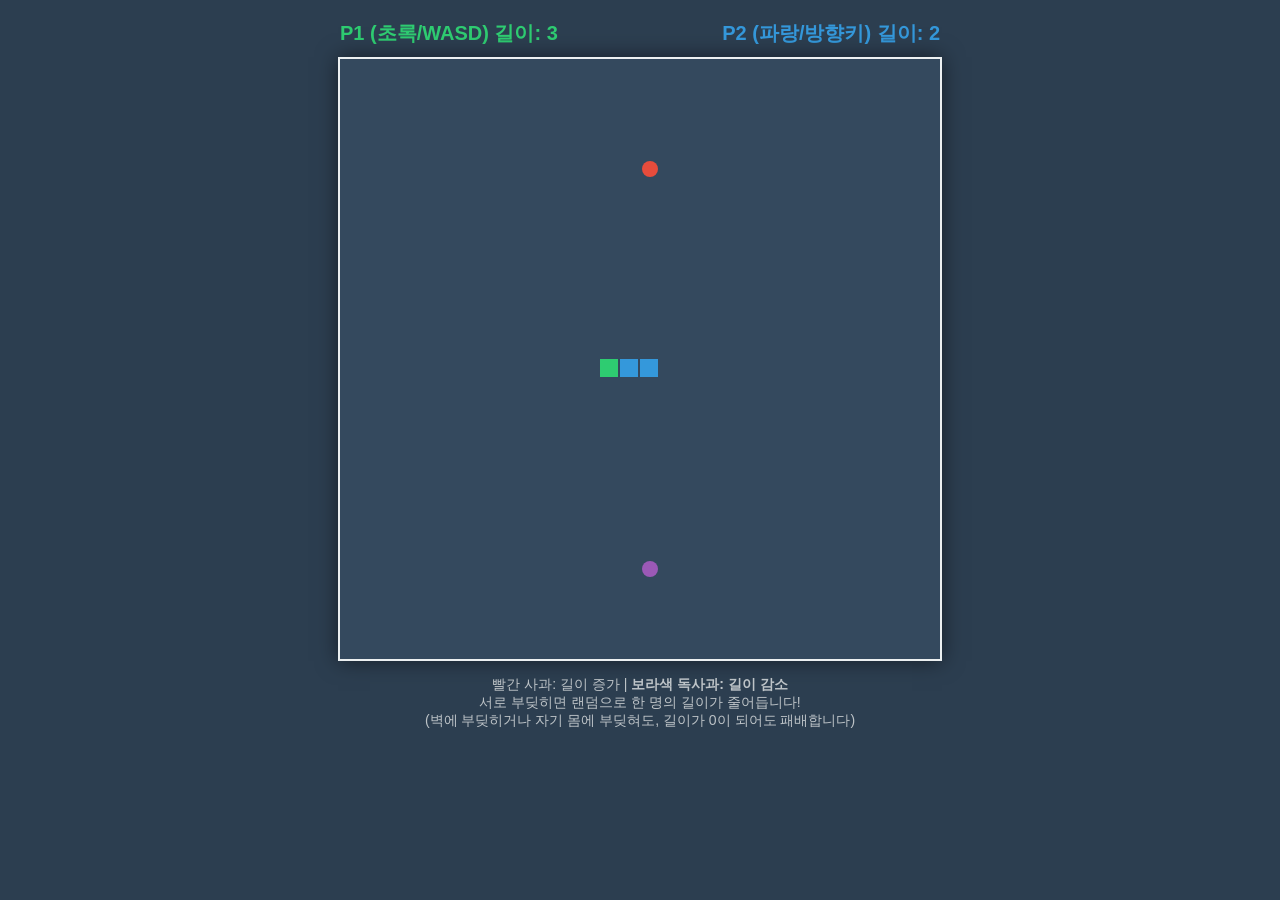
==== index.html @ b029a53e "Create index.html" ====
<!DOCTYPE html>
<html lang="ko">
<head>
    <meta charset="UTF-8">
    <title>2인용 스네이크 게임</title>
    <style>
        body {
            display: flex;
            flex-direction: column;
            align-items: center;
            background-color: #2c3e50;
            color: white;
            font-family: 'Arial', sans-serif;
            margin-top: 20px;
        }
        canvas {
            background-color: #34495e;
            box-shadow: 0 0 20px rgba(0,0,0,0.5);
            border: 2px solid #ecf0f1;
        }
        .scoreboard {
            display: flex;
            justify-content: space-between;
            width: 600px;
            margin-bottom: 10px;
            font-size: 20px;
            font-weight: bold;
        }
        .p1-score { color: #2ecc71; }
        .p2-score { color: #3498db; }
        .info {
            margin-top: 15px;
            font-size: 14px;
            text-align: center;
            color: #bdc3c7;
        }
    </style>
</head>
<body>

    <div class="scoreboard">
        <div class="p1-score">P1 (초록/WASD) 길이: <span id="score1">3</span></div>
        <div class="p2-score">P2 (파랑/방향키) 길이: <span id="score2">3</span></div>
    </div>

    <canvas id="gameCanvas" width="600" height="600"></canvas>

    <div class="info">
        빨간 사과: 길이 증가 | <b>보라색 독사과: 길이 감소</b><br>
        서로 부딪히면 랜덤으로 한 명의 길이가 줄어듭니다!<br>
        (벽에 부딪히거나 자기 몸에 부딪혀도, 길이가 0이 되어도 패배합니다)
    </div>

<script>
    const canvas = document.getElementById("gameCanvas");
    const ctx = canvas.getContext("2d");

    const gridSize = 20;
    const tileCount = canvas.width / gridSize;

    let gameInterval;
    let collisionCooldown = 0;

    // 플레이어 1 (초록색 - WASD)
    let snake1 = {
        body: [{x: 5, y: 15}, {x: 4, y: 15}, {x: 3, y: 15}],
        dx: 1, dy: 0,
        nextDx: 1, nextDy: 0,
        color: '#2ecc71'
    };

    // 플레이어 2 (파란색 - 방향키)
    let snake2 = {
        body: [{x: 24, y: 15}, {x: 25, y: 15}, {x: 26, y: 15}],
        dx: -1, dy: 0,
        nextDx: -1, nextDy: 0,
        color: '#3498db'
    };

    let food = { x: 15, y: 5 };
    let poison = { x: 15, y: 25 }; // 독사과

    // 키보드 입력 처리
    document.addEventListener("keydown", (e) => {
        // 방향키 스크롤 방지
        if(["ArrowUp","ArrowDown","ArrowLeft","ArrowRight"," "].indexOf(e.key) > -1) {
            e.preventDefault();
        }

        // P1 (WASD)
        if (e.key === 'w' && snake1.dy === 0) { snake1.nextDx = 0; snake1.nextDy = -1; }
        if (e.key === 's' && snake1.dy === 0) { snake1.nextDx = 0; snake1.nextDy = 1; }
        if (e.key === 'a' && snake1.dx === 0) { snake1.nextDx = -1; snake1.nextDy = 0; }
        if (e.key === 'd' && snake1.dx === 0) { snake1.nextDx = 1; snake1.nextDy = 0; }

        // P2 (방향키)
        if (e.key === 'ArrowUp' && snake2.dy === 0) { snake2.nextDx = 0; snake2.nextDy = -1; }
        if (e.key === 'ArrowDown' && snake2.dy === 0) { snake2.nextDx = 0; snake2.nextDy = 1; }
        if (e.key === 'ArrowLeft' && snake2.dx === 0) { snake2.nextDx = -1; snake2.nextDy = 0; }
        if (e.key === 'ArrowRight' && snake2.dx === 0) { snake2.nextDx = 1; snake2.nextDy = 0; }
    });

    // 랜덤 좌표 생성
    function getRandomPos() {
        return Math.floor(Math.random() * tileCount);
    }

    function spawnItem(item) {
        item.x = getRandomPos();
        item.y = getRandomPos();
        // 뱀 위에 생성되지 않도록 검사하는 로직은 편의상 생략 (필요시 추가)
    }

    // 뱀 길이 감소 로직
    function shrinkSnake(snake, playerNum) {
        snake.body.pop();
        if (snake.body.length === 0) {
            gameOver(`플레이어 ${playerNum}의 길이가 0이 되어 소멸했습니다!`);
        }
    }

    // 게임 루프
    function drawGame() {
        // 이동 방향 업데이트
        snake1.dx = snake1.nextDx; snake1.dy = snake1.nextDy;
        snake2.dx = snake2.nextDx; snake2.dy = snake2.nextDy;

        // 쿨다운 감소
        if(collisionCooldown > 0) collisionCooldown--;

        moveSnake(snake1);
        moveSnake(snake2);

        checkWallCollision(snake1, 1);
        checkWallCollision(snake2, 2);

        checkSelfCollision(snake1, 1);
        checkSelfCollision(snake2, 2);

        checkItemCollision(snake1, 1);
        checkItemCollision(snake2, 2);

        checkPlayerCollision();

        // 화면 지우기
        ctx.fillStyle = "#34495e";
        ctx.fillRect(0, 0, canvas.width, canvas.height);

        // 그리기
        drawItem(food, "#e74c3c"); // 빨간색 사과
        drawItem(poison, "#9b59b6"); // 보라색 독사과
        drawSnake(snake1);
        drawSnake(snake2);

        // 점수(길이) 업데이트
        document.getElementById("score1").innerText = snake1.body.length;
        document.getElementById("score2").innerText = snake2.body.length;
    }

    function moveSnake(snake) {
        const head = { x: snake.body[0].x + snake.dx, y: snake.body[0].y + snake.dy };
        snake.body.unshift(head); // 머리 추가
        snake.body.pop(); // 꼬리 제거 (먹이를 안 먹었을 때 기본 이동)
    }

    function drawSnake(snake) {
        ctx.fillStyle = snake.color;
        for (let i = 0; i < snake.body.length; i++) {
            ctx.fillRect(snake.body[i].x * gridSize, snake.body[i].y * gridSize, gridSize - 2, gridSize - 2);
        }
    }

    function drawItem(item, color) {
        ctx.fillStyle = color;
        ctx.beginPath();
        ctx.arc(item.x * gridSize + gridSize/2, item.y * gridSize + gridSize/2, gridSize/2 - 2, 0, Math.PI * 2);
        ctx.fill();
    }

    function checkItemCollision(snake, playerNum) {
        const head = snake.body[0];

        // 일반 사과 먹었을 때 (길이 증가)
        if (head.x === food.x && head.y === food.y) {
            snake.body.push({...snake.body[snake.body.length - 1]}); // 꼬리 복제하여 추가
            spawnItem(food);
        }

        // 독사과 먹었을 때 (길이 감소)
        if (head.x === poison.x && head.y === poison.y) {
            shrinkSnake(snake, playerNum);
            spawnItem(poison);
        }
    }

    // 플레이어 간의 충돌 감지 (랜덤 패널티)
    function checkPlayerCollision() {
        if (collisionCooldown > 0) return; // 쿨다운 중이면 무시

        let collided = false;
        const head1 = snake1.body[0];
        const head2 = snake2.body[0];

        // P1이 P2와 부딪혔는지 검사
        for (let part of snake2.body) {
            if (head1.x === part.x && head1.y === part.y) collided = true;
        }
        // P2가 P1과 부딪혔는지 검사
        for (let part of snake1.body) {
            if (head2.x === part.x && head2.y === part.y) collided = true;
        }

        if (collided) {
            // 랜덤으로 한 명의 길이 감소
            if (Math.random() < 0.5) {
                shrinkSnake(snake1, 1);
            } else {
                shrinkSnake(snake2, 2);
            }
            collisionCooldown = 5; // 0.5초(5프레임) 동안 충돌 패널티 면제
        }
    }

    function checkWallCollision(snake, playerNum) {
        const head = snake.body[0];
        if (head.x < 0 || head.x >= tileCount || head.y < 0 || head.y >= tileCount) {
            gameOver(`플레이어 ${playerNum}이(가) 벽에 부딪혔습니다!`);
        }
    }

    function checkSelfCollision(snake, playerNum) {
        const head = snake.body[0];
        for (let i = 1; i < snake.body.length; i++) {
            if (head.x === snake.body[i].x && head.y === snake.body[i].y) {
                gameOver(`플레이어 ${playerNum}이(가) 자기 몸에 부딪혔습니다!`);
            }
        }
    }

    function gameOver(message) {
        clearInterval(gameInterval);
        setTimeout(() => {
            alert(message + "\n새로고침(F5)을 눌러 다시 시작하세요.");
        }, 10);
    }

    // 게임 시작 (1초에 10번 업데이트)
    gameInterval = setInterval(drawGame, 100);

</script>
</body>
</html>
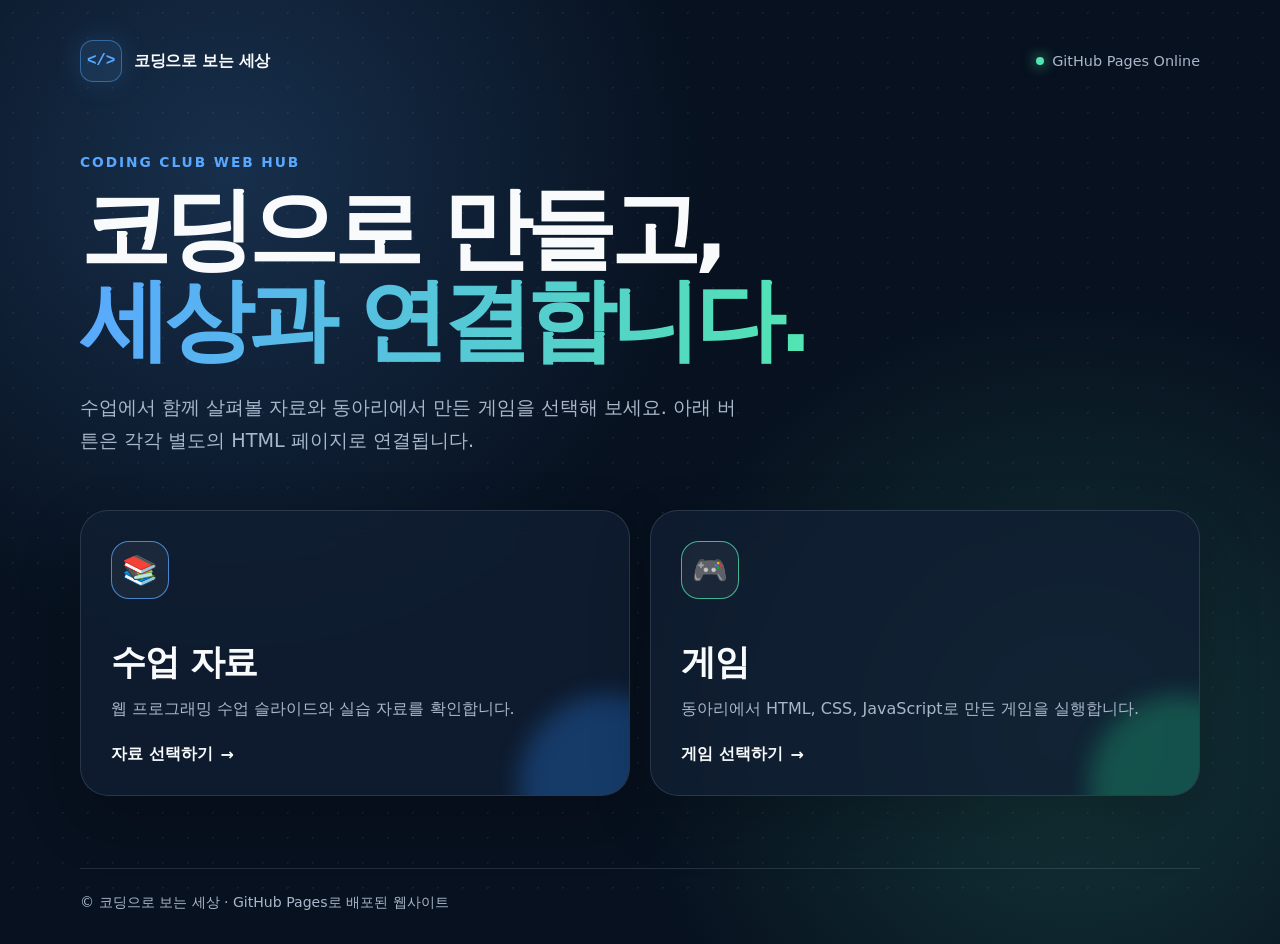
==== commit a5d7bb14: "Create club portal for class materials and games Replace the landing page, add category list pages, " ====
--- a/index.html
+++ b/index.html
@@ -1,252 +1,297 @@
 <!DOCTYPE html>
 <html lang="ko">
 <head>
-    <meta charset="UTF-8">
-    <title>2인용 스네이크 게임</title>
-    <style>
-        body {
-            display: flex;
-            flex-direction: column;
-            align-items: center;
-            background-color: #2c3e50;
-            color: white;
-            font-family: 'Arial', sans-serif;
-            margin-top: 20px;
-        }
-        canvas {
-            background-color: #34495e;
-            box-shadow: 0 0 20px rgba(0,0,0,0.5);
-            border: 2px solid #ecf0f1;
-        }
-        .scoreboard {
-            display: flex;
-            justify-content: space-between;
-            width: 600px;
-            margin-bottom: 10px;
-            font-size: 20px;
-            font-weight: bold;
-        }
-        .p1-score { color: #2ecc71; }
-        .p2-score { color: #3498db; }
-        .info {
-            margin-top: 15px;
-            font-size: 14px;
-            text-align: center;
-            color: #bdc3c7;
-        }
-    </style>
+  <meta charset="UTF-8" />
+  <meta name="viewport" content="width=device-width, initial-scale=1.0" />
+  <meta name="description" content="코딩으로 보는 세상의 수업 자료와 게임을 한곳에서 만나는 웹 포털" />
+  <title>코딩으로 보는 세상</title>
+  <style>
+    :root {
+      color-scheme: dark;
+      --background: #07111f;
+      --surface: rgba(17, 31, 52, 0.78);
+      --border: rgba(148, 163, 184, 0.2);
+      --text: #f8fafc;
+      --muted: #a9b7ca;
+      --blue: #59a8ff;
+      --mint: #52e5b1;
+      --focus: #fde68a;
+    }
+
+    * { box-sizing: border-box; }
+
+    html { min-height: 100%; }
+
+    body {
+      min-height: 100vh;
+      margin: 0;
+      color: var(--text);
+      font-family: "Pretendard", "Noto Sans KR", system-ui, sans-serif;
+      background:
+        radial-gradient(circle at 18% 18%, rgba(89, 168, 255, 0.2), transparent 30rem),
+        radial-gradient(circle at 84% 78%, rgba(82, 229, 177, 0.17), transparent 28rem),
+        var(--background);
+    }
+
+    body::before {
+      content: "";
+      position: fixed;
+      inset: 0;
+      z-index: -1;
+      opacity: 0.4;
+      background-image: radial-gradient(rgba(148, 163, 184, 0.28) 1px, transparent 1px);
+      background-size: 25px 25px;
+      pointer-events: none;
+    }
+
+    .page {
+      width: min(1120px, calc(100% - 40px));
+      margin: 0 auto;
+      padding: 40px 0 32px;
+    }
+
+    header {
+      display: flex;
+      align-items: center;
+      justify-content: space-between;
+      gap: 20px;
+    }
+
+    .brand {
+      display: inline-flex;
+      align-items: center;
+      gap: 12px;
+      color: var(--text);
+      font-weight: 800;
+      letter-spacing: -0.02em;
+    }
+
+    .brand-mark {
+      display: grid;
+      width: 42px;
+      height: 42px;
+      place-items: center;
+      border: 1px solid rgba(89, 168, 255, 0.45);
+      border-radius: 13px;
+      background: rgba(89, 168, 255, 0.12);
+      color: var(--blue);
+      font-family: Consolas, monospace;
+      box-shadow: 0 0 28px rgba(89, 168, 255, 0.16);
+    }
+
+    .status {
+      display: flex;
+      align-items: center;
+      gap: 8px;
+      color: var(--muted);
+      font-size: 0.9rem;
+    }
+
+    .status-dot {
+      width: 8px;
+      height: 8px;
+      border-radius: 50%;
+      background: var(--mint);
+      box-shadow: 0 0 14px var(--mint);
+    }
+
+    main {
+      display: grid;
+      min-height: calc(100vh - 180px);
+      align-content: center;
+      padding: 72px 0;
+    }
+
+    .eyebrow {
+      margin: 0 0 14px;
+      color: var(--blue);
+      font-size: 0.86rem;
+      font-weight: 800;
+      letter-spacing: 0.14em;
+      text-transform: uppercase;
+    }
+
+    h1 {
+      max-width: 780px;
+      margin: 0;
+      font-size: clamp(2.6rem, 7vw, 5.8rem);
+      line-height: 1.02;
+      letter-spacing: -0.065em;
+    }
+
+    .gradient-text {
+      color: transparent;
+      background: linear-gradient(100deg, var(--blue), var(--mint));
+      background-clip: text;
+      -webkit-background-clip: text;
+    }
+
+    .intro {
+      max-width: 660px;
+      margin: 24px 0 0;
+      color: var(--muted);
+      font-size: clamp(1rem, 2vw, 1.2rem);
+      line-height: 1.75;
+    }
+
+    .portal-grid {
+      display: grid;
+      grid-template-columns: repeat(2, minmax(0, 1fr));
+      gap: 20px;
+      margin-top: 52px;
+    }
+
+    .portal-card {
+      position: relative;
+      display: flex;
+      min-height: 245px;
+      flex-direction: column;
+      justify-content: space-between;
+      overflow: hidden;
+      padding: 30px;
+      color: var(--text);
+      text-decoration: none;
+      border: 1px solid var(--border);
+      border-radius: 28px;
+      background: var(--surface);
+      box-shadow: 0 22px 60px rgba(0, 0, 0, 0.24);
+      backdrop-filter: blur(16px);
+      transition: transform 180ms ease, border-color 180ms ease, box-shadow 180ms ease;
+    }
+
+    .portal-card::after {
+      content: "";
+      position: absolute;
+      width: 180px;
+      height: 180px;
+      right: -70px;
+      bottom: -80px;
+      border-radius: 50%;
+      background: var(--card-glow);
+      filter: blur(12px);
+      opacity: 0.32;
+    }
+
+    .portal-card:hover {
+      transform: translateY(-6px);
+      border-color: var(--card-accent);
+      box-shadow: 0 30px 76px rgba(0, 0, 0, 0.34);
+    }
+
+    .portal-card:focus-visible {
+      outline: 3px solid var(--focus);
+      outline-offset: 4px;
+    }
+
+    .materials {
+      --card-accent: rgba(89, 168, 255, 0.75);
+      --card-glow: #297fe5;
+    }
+
+    .games {
+      --card-accent: rgba(82, 229, 177, 0.75);
+      --card-glow: #20b982;
+    }
+
+    .card-icon {
+      display: grid;
+      width: 58px;
+      height: 58px;
+      place-items: center;
+      border: 1px solid var(--card-accent);
+      border-radius: 18px;
+      background: rgba(255, 255, 255, 0.05);
+      font-size: 1.8rem;
+    }
+
+    .card-label {
+      position: relative;
+      z-index: 1;
+      margin-top: 40px;
+    }
+
+    .card-label h2 {
+      margin: 0;
+      font-size: clamp(1.55rem, 3vw, 2.2rem);
+      letter-spacing: -0.035em;
+    }
+
+    .card-label p {
+      margin: 10px 0 0;
+      color: var(--muted);
+      line-height: 1.6;
+    }
+
+    .card-link {
+      display: inline-flex;
+      align-items: center;
+      gap: 8px;
+      margin-top: 22px;
+      font-weight: 800;
+    }
+
+    .arrow { transition: transform 180ms ease; }
+    .portal-card:hover .arrow { transform: translateX(5px); }
+
+    footer {
+      padding-top: 24px;
+      border-top: 1px solid var(--border);
+      color: var(--muted);
+      font-size: 0.88rem;
+    }
+
+    @media (max-width: 720px) {
+      .page { width: min(100% - 28px, 1120px); padding-top: 24px; }
+      .status { display: none; }
+      main { padding: 58px 0; }
+      .portal-grid { grid-template-columns: 1fr; margin-top: 38px; }
+      .portal-card { min-height: 220px; padding: 24px; }
+    }
+
+    @media (prefers-reduced-motion: reduce) {
+      .portal-card, .arrow { transition: none; }
+    }
+  </style>
 </head>
 <body>
-
-    <div class="scoreboard">
-        <div class="p1-score">P1 (초록/WASD) 길이: <span id="score1">3</span></div>
-        <div class="p2-score">P2 (파랑/방향키) 길이: <span id="score2">3</span></div>
-    </div>
-
-    <canvas id="gameCanvas" width="600" height="600"></canvas>
-
-    <div class="info">
-        빨간 사과: 길이 증가 | <b>보라색 독사과: 길이 감소</b><br>
-        서로 부딪히면 랜덤으로 한 명의 길이가 줄어듭니다!<br>
-        (벽에 부딪히거나 자기 몸에 부딪혀도, 길이가 0이 되어도 패배합니다)
-    </div>
-
-<script>
-    const canvas = document.getElementById("gameCanvas");
-    const ctx = canvas.getContext("2d");
-
-    const gridSize = 20;
-    const tileCount = canvas.width / gridSize;
-
-    let gameInterval;
-    let collisionCooldown = 0;
-
-    // 플레이어 1 (초록색 - WASD)
-    let snake1 = {
-        body: [{x: 5, y: 15}, {x: 4, y: 15}, {x: 3, y: 15}],
-        dx: 1, dy: 0,
-        nextDx: 1, nextDy: 0,
-        color: '#2ecc71'
-    };
-
-    // 플레이어 2 (파란색 - 방향키)
-    let snake2 = {
-        body: [{x: 24, y: 15}, {x: 25, y: 15}, {x: 26, y: 15}],
-        dx: -1, dy: 0,
-        nextDx: -1, nextDy: 0,
-        color: '#3498db'
-    };
-
-    let food = { x: 15, y: 5 };
-    let poison = { x: 15, y: 25 }; // 독사과
-
-    // 키보드 입력 처리
-    document.addEventListener("keydown", (e) => {
-        // 방향키 스크롤 방지
-        if(["ArrowUp","ArrowDown","ArrowLeft","ArrowRight"," "].indexOf(e.key) > -1) {
-            e.preventDefault();
-        }
-
-        // P1 (WASD)
-        if (e.key === 'w' && snake1.dy === 0) { snake1.nextDx = 0; snake1.nextDy = -1; }
-        if (e.key === 's' && snake1.dy === 0) { snake1.nextDx = 0; snake1.nextDy = 1; }
-        if (e.key === 'a' && snake1.dx === 0) { snake1.nextDx = -1; snake1.nextDy = 0; }
-        if (e.key === 'd' && snake1.dx === 0) { snake1.nextDx = 1; snake1.nextDy = 0; }
-
-        // P2 (방향키)
-        if (e.key === 'ArrowUp' && snake2.dy === 0) { snake2.nextDx = 0; snake2.nextDy = -1; }
-        if (e.key === 'ArrowDown' && snake2.dy === 0) { snake2.nextDx = 0; snake2.nextDy = 1; }
-        if (e.key === 'ArrowLeft' && snake2.dx === 0) { snake2.nextDx = -1; snake2.nextDy = 0; }
-        if (e.key === 'ArrowRight' && snake2.dx === 0) { snake2.nextDx = 1; snake2.nextDy = 0; }
-    });
-
-    // 랜덤 좌표 생성
-    function getRandomPos() {
-        return Math.floor(Math.random() * tileCount);
-    }
-
-    function spawnItem(item) {
-        item.x = getRandomPos();
-        item.y = getRandomPos();
-        // 뱀 위에 생성되지 않도록 검사하는 로직은 편의상 생략 (필요시 추가)
-    }
-
-    // 뱀 길이 감소 로직
-    function shrinkSnake(snake, playerNum) {
-        snake.body.pop();
-        if (snake.body.length === 0) {
-            gameOver(`플레이어 ${playerNum}의 길이가 0이 되어 소멸했습니다!`);
-        }
-    }
-
-    // 게임 루프
-    function drawGame() {
-        // 이동 방향 업데이트
-        snake1.dx = snake1.nextDx; snake1.dy = snake1.nextDy;
-        snake2.dx = snake2.nextDx; snake2.dy = snake2.nextDy;
-
-        // 쿨다운 감소
-        if(collisionCooldown > 0) collisionCooldown--;
-
-        moveSnake(snake1);
-        moveSnake(snake2);
-
-        checkWallCollision(snake1, 1);
-        checkWallCollision(snake2, 2);
-
-        checkSelfCollision(snake1, 1);
-        checkSelfCollision(snake2, 2);
-
-        checkItemCollision(snake1, 1);
-        checkItemCollision(snake2, 2);
-
-        checkPlayerCollision();
-
-        // 화면 지우기
-        ctx.fillStyle = "#34495e";
-        ctx.fillRect(0, 0, canvas.width, canvas.height);
-
-        // 그리기
-        drawItem(food, "#e74c3c"); // 빨간색 사과
-        drawItem(poison, "#9b59b6"); // 보라색 독사과
-        drawSnake(snake1);
-        drawSnake(snake2);
-
-        // 점수(길이) 업데이트
-        document.getElementById("score1").innerText = snake1.body.length;
-        document.getElementById("score2").innerText = snake2.body.length;
-    }
-
-    function moveSnake(snake) {
-        const head = { x: snake.body[0].x + snake.dx, y: snake.body[0].y + snake.dy };
-        snake.body.unshift(head); // 머리 추가
-        snake.body.pop(); // 꼬리 제거 (먹이를 안 먹었을 때 기본 이동)
-    }
-
-    function drawSnake(snake) {
-        ctx.fillStyle = snake.color;
-        for (let i = 0; i < snake.body.length; i++) {
-            ctx.fillRect(snake.body[i].x * gridSize, snake.body[i].y * gridSize, gridSize - 2, gridSize - 2);
-        }
-    }
-
-    function drawItem(item, color) {
-        ctx.fillStyle = color;
-        ctx.beginPath();
-        ctx.arc(item.x * gridSize + gridSize/2, item.y * gridSize + gridSize/2, gridSize/2 - 2, 0, Math.PI * 2);
-        ctx.fill();
-    }
-
-    function checkItemCollision(snake, playerNum) {
-        const head = snake.body[0];
-
-        // 일반 사과 먹었을 때 (길이 증가)
-        if (head.x === food.x && head.y === food.y) {
-            snake.body.push({...snake.body[snake.body.length - 1]}); // 꼬리 복제하여 추가
-            spawnItem(food);
-        }
-
-        // 독사과 먹었을 때 (길이 감소)
-        if (head.x === poison.x && head.y === poison.y) {
-            shrinkSnake(snake, playerNum);
-            spawnItem(poison);
-        }
-    }
-
-    // 플레이어 간의 충돌 감지 (랜덤 패널티)
-    function checkPlayerCollision() {
-        if (collisionCooldown > 0) return; // 쿨다운 중이면 무시
-
-        let collided = false;
-        const head1 = snake1.body[0];
-        const head2 = snake2.body[0];
-
-        // P1이 P2와 부딪혔는지 검사
-        for (let part of snake2.body) {
-            if (head1.x === part.x && head1.y === part.y) collided = true;
-        }
-        // P2가 P1과 부딪혔는지 검사
-        for (let part of snake1.body) {
-            if (head2.x === part.x && head2.y === part.y) collided = true;
-        }
-
-        if (collided) {
-            // 랜덤으로 한 명의 길이 감소
-            if (Math.random() < 0.5) {
-                shrinkSnake(snake1, 1);
-            } else {
-                shrinkSnake(snake2, 2);
-            }
-            collisionCooldown = 5; // 0.5초(5프레임) 동안 충돌 패널티 면제
-        }
-    }
-
-    function checkWallCollision(snake, playerNum) {
-        const head = snake.body[0];
-        if (head.x < 0 || head.x >= tileCount || head.y < 0 || head.y >= tileCount) {
-            gameOver(`플레이어 ${playerNum}이(가) 벽에 부딪혔습니다!`);
-        }
-    }
-
-    function checkSelfCollision(snake, playerNum) {
-        const head = snake.body[0];
-        for (let i = 1; i < snake.body.length; i++) {
-            if (head.x === snake.body[i].x && head.y === snake.body[i].y) {
-                gameOver(`플레이어 ${playerNum}이(가) 자기 몸에 부딪혔습니다!`);
-            }
-        }
-    }
-
-    function gameOver(message) {
-        clearInterval(gameInterval);
-        setTimeout(() => {
-            alert(message + "\n새로고침(F5)을 눌러 다시 시작하세요.");
-        }, 10);
-    }
-
-    // 게임 시작 (1초에 10번 업데이트)
-    gameInterval = setInterval(drawGame, 100);
-
-</script>
+  <div class="page">
+    <header>
+      <div class="brand" aria-label="동아리 이름 코딩으로 보는 세상">
+        <span class="brand-mark" aria-hidden="true">&lt;/&gt;</span>
+        <span>코딩으로 보는 세상</span>
+      </div>
+      <div class="status"><span class="status-dot"></span>GitHub Pages Online</div>
+    </header>
+
+    <main>
+      <section aria-labelledby="main-title">
+        <p class="eyebrow">Coding Club Web Hub</p>
+        <h1 id="main-title">코딩으로 만들고,<br /><span class="gradient-text">세상과 연결합니다.</span></h1>
+        <p class="intro">수업에서 함께 살펴볼 자료와 동아리에서 만든 게임을 선택해 보세요. 아래 버튼은 각각 별도의 HTML 페이지로 연결됩니다.</p>
+
+        <div class="portal-grid">
+          <a class="portal-card materials" href="./class_materials.html">
+            <span class="card-icon" aria-hidden="true">📚</span>
+            <span class="card-label">
+              <h2>수업 자료</h2>
+              <p>웹 프로그래밍 수업 슬라이드와 실습 자료를 확인합니다.</p>
+              <span class="card-link">자료 선택하기 <span class="arrow" aria-hidden="true">→</span></span>
+            </span>
+          </a>
+
+          <a class="portal-card games" href="./games.html">
+            <span class="card-icon" aria-hidden="true">🎮</span>
+            <span class="card-label">
+              <h2>게임</h2>
+              <p>동아리에서 HTML, CSS, JavaScript로 만든 게임을 실행합니다.</p>
+              <span class="card-link">게임 선택하기 <span class="arrow" aria-hidden="true">→</span></span>
+            </span>
+          </a>
+        </div>
+      </section>
+    </main>
+
+    <footer>© 코딩으로 보는 세상 · GitHub Pages로 배포된 웹사이트</footer>
+  </div>
 </body>
-</html>+</html>
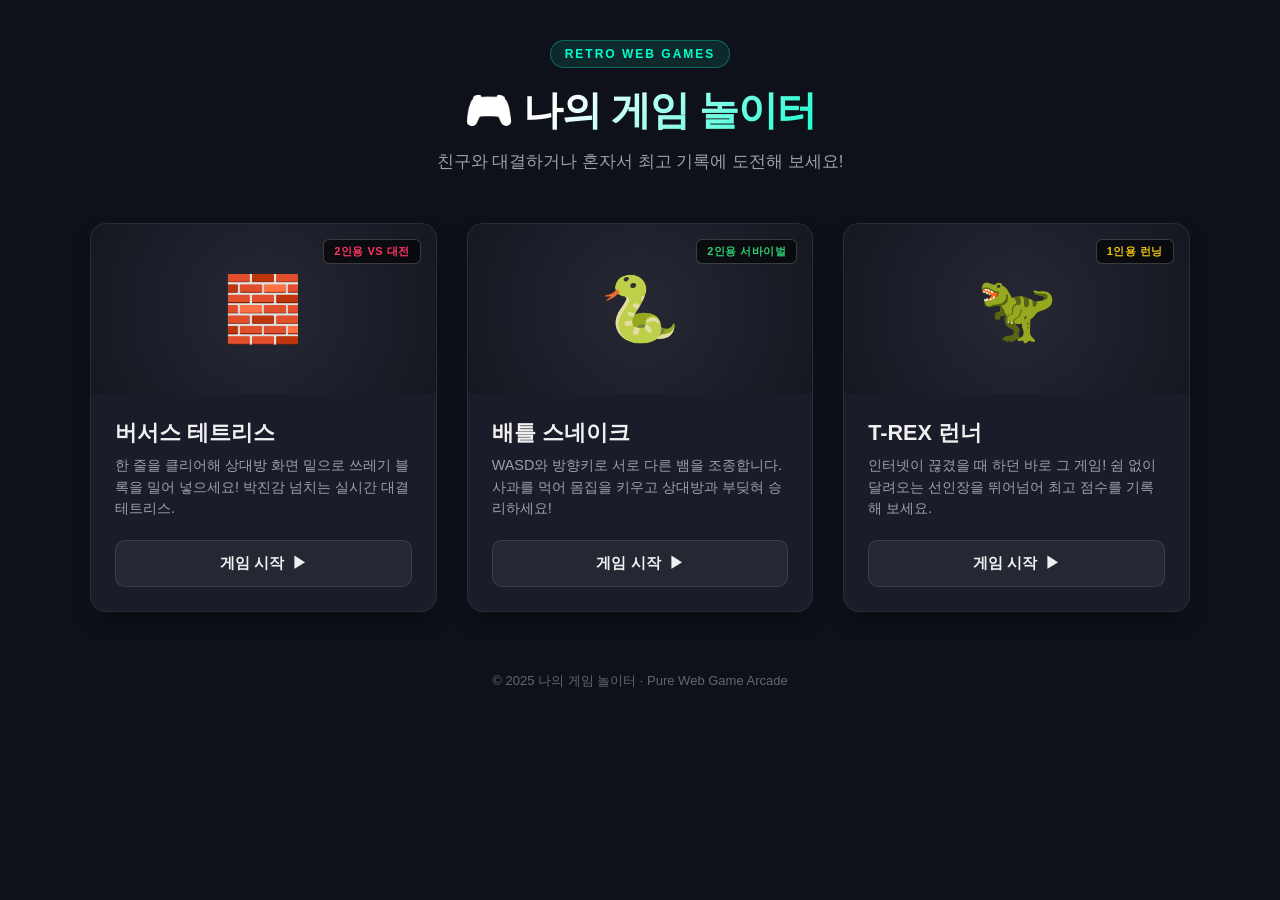
==== commit b8c3418c: "Add files via upload" ====
--- a/index.html
+++ b/index.html
@@ -1,297 +1,245 @@
 <!DOCTYPE html>
 <html lang="ko">
 <head>
-  <meta charset="UTF-8" />
-  <meta name="viewport" content="width=device-width, initial-scale=1.0" />
-  <meta name="description" content="코딩으로 보는 세상의 수업 자료와 게임을 한곳에서 만나는 웹 포털" />
-  <title>코딩으로 보는 세상</title>
+  <meta charset="UTF-8">
+  <meta name="viewport" content="width=device-width, initial-scale=1.0">
+  <title>🎮 RETRO ARCADE - 나의 게임 놀이터</title>
   <style>
     :root {
-      color-scheme: dark;
-      --background: #07111f;
-      --surface: rgba(17, 31, 52, 0.78);
-      --border: rgba(148, 163, 184, 0.2);
-      --text: #f8fafc;
-      --muted: #a9b7ca;
-      --blue: #59a8ff;
-      --mint: #52e5b1;
-      --focus: #fde68a;
-    }
-
-    * { box-sizing: border-box; }
-
-    html { min-height: 100%; }
+      --bg-color: #0f111a;
+      --card-bg: #1a1d29;
+      --card-hover: #232738;
+      --primary: #00ffcc;
+      --accent-red: #ff3366;
+      --accent-green: #2ecc71;
+      --accent-yellow: #f1c40f;
+      --text-main: #f0f0f0;
+      --text-sub: #9aa0a6;
+    }
+
+    * {
+      box-sizing: border-box;
+      margin: 0;
+      padding: 0;
+    }
 
     body {
+      background-color: var(--bg-color);
+      color: var(--text-main);
+      font-family: 'Segoe UI', -apple-system, BlinkMacSystemFont, Roboto, sans-serif;
       min-height: 100vh;
-      margin: 0;
-      color: var(--text);
-      font-family: "Pretendard", "Noto Sans KR", system-ui, sans-serif;
-      background:
-        radial-gradient(circle at 18% 18%, rgba(89, 168, 255, 0.2), transparent 30rem),
-        radial-gradient(circle at 84% 78%, rgba(82, 229, 177, 0.17), transparent 28rem),
-        var(--background);
-    }
-
-    body::before {
-      content: "";
-      position: fixed;
-      inset: 0;
-      z-index: -1;
-      opacity: 0.4;
-      background-image: radial-gradient(rgba(148, 163, 184, 0.28) 1px, transparent 1px);
-      background-size: 25px 25px;
-      pointer-events: none;
-    }
-
-    .page {
-      width: min(1120px, calc(100% - 40px));
-      margin: 0 auto;
-      padding: 40px 0 32px;
-    }
-
+      display: flex;
+      flex-direction: column;
+      align-items: center;
+      padding: 40px 20px;
+    }
+
+    /* 상단 헤더 영역 */
     header {
+      text-align: center;
+      margin-bottom: 50px;
+    }
+
+    .logo-badge {
+      display: inline-block;
+      padding: 6px 14px;
+      font-size: 12px;
+      font-weight: 700;
+      letter-spacing: 2px;
+      text-transform: uppercase;
+      background: rgba(0, 255, 204, 0.1);
+      color: var(--primary);
+      border: 1px solid rgba(0, 255, 204, 0.3);
+      border-radius: 50px;
+      margin-bottom: 15px;
+    }
+
+    h1 {
+      font-size: 2.5rem;
+      font-weight: 800;
+      letter-spacing: -1px;
+      background: linear-gradient(135deg, #ffffff 30%, #00ffcc 100%);
+      -webkit-background-clip: text;
+      -webkit-text-fill-color: transparent;
+      margin-bottom: 12px;
+    }
+
+    p.subtitle {
+      font-size: 1.05rem;
+      color: var(--text-sub);
+    }
+
+    /* 게임 카드 그리드 */
+    .game-grid {
+      display: grid;
+      grid-template-columns: repeat(auto-fit, minmax(300px, 1fr));
+      gap: 30px;
+      width: 100%;
+      max-width: 1100px;
+    }
+
+    /* 개별 게임 카드 링크 */
+    .game-card {
+      background-color: var(--card-bg);
+      border-radius: 16px;
+      border: 1px solid rgba(255, 255, 255, 0.07);
+      text-decoration: none;
+      color: inherit;
+      overflow: hidden;
+      display: flex;
+      flex-direction: column;
+      position: relative;
+      transition: all 0.3s cubic-bezier(0.25, 0.8, 0.25, 1);
+      box-shadow: 0 10px 20px rgba(0, 0, 0, 0.3);
+    }
+
+    .game-card:hover {
+      transform: translateY(-8px);
+      background-color: var(--card-hover);
+      box-shadow: 0 15px 30px rgba(0, 0, 0, 0.5);
+    }
+
+    /* 카드별 강조 컬러 효과 */
+    .card-tetris:hover { border-color: var(--accent-red); box-shadow: 0 15px 30px rgba(255, 51, 102, 0.2); }
+    .card-snake:hover { border-color: var(--accent-green); box-shadow: 0 15px 30px rgba(46, 204, 113, 0.2); }
+    .card-dino:hover { border-color: var(--accent-yellow); box-shadow: 0 15px 30px rgba(241, 196, 15, 0.2); }
+
+    /* 썸네일/아이콘 배너 영역 */
+    .card-banner {
+      height: 170px;
       display: flex;
       align-items: center;
-      justify-content: space-between;
-      gap: 20px;
-    }
-
-    .brand {
-      display: inline-flex;
+      justify-content: center;
+      position: relative;
+      background: radial-gradient(circle at center, rgba(255,255,255,0.05) 0%, rgba(0,0,0,0.2) 100%);
+      font-size: 64px;
+    }
+
+    .badge-player {
+      position: absolute;
+      top: 15px;
+      right: 15px;
+      padding: 4px 10px;
+      font-size: 11px;
+      font-weight: 700;
+      border-radius: 6px;
+      letter-spacing: 0.5px;
+      background: rgba(0, 0, 0, 0.6);
+      backdrop-filter: blur(5px);
+      border: 1px solid rgba(255, 255, 255, 0.2);
+    }
+
+    /* 카드 본문 */
+    .card-body {
+      padding: 24px;
+      display: flex;
+      flex-direction: column;
+      flex-grow: 1;
+    }
+
+    .game-title {
+      font-size: 1.35rem;
+      font-weight: 700;
+      margin-bottom: 8px;
+    }
+
+    .game-desc {
+      font-size: 0.9rem;
+      line-height: 1.5;
+      color: var(--text-sub);
+      margin-bottom: 20px;
+      flex-grow: 1;
+    }
+
+    /* 플레이 버튼 UI */
+    .play-btn {
+      display: flex;
       align-items: center;
-      gap: 12px;
-      color: var(--text);
-      font-weight: 800;
-      letter-spacing: -0.02em;
-    }
-
-    .brand-mark {
-      display: grid;
-      width: 42px;
-      height: 42px;
-      place-items: center;
-      border: 1px solid rgba(89, 168, 255, 0.45);
-      border-radius: 13px;
-      background: rgba(89, 168, 255, 0.12);
-      color: var(--blue);
-      font-family: Consolas, monospace;
-      box-shadow: 0 0 28px rgba(89, 168, 255, 0.16);
-    }
-
-    .status {
-      display: flex;
-      align-items: center;
+      justify-content: center;
       gap: 8px;
-      color: var(--muted);
-      font-size: 0.9rem;
-    }
-
-    .status-dot {
-      width: 8px;
-      height: 8px;
-      border-radius: 50%;
-      background: var(--mint);
-      box-shadow: 0 0 14px var(--mint);
-    }
-
-    main {
-      display: grid;
-      min-height: calc(100vh - 180px);
-      align-content: center;
-      padding: 72px 0;
-    }
-
-    .eyebrow {
-      margin: 0 0 14px;
-      color: var(--blue);
-      font-size: 0.86rem;
-      font-weight: 800;
-      letter-spacing: 0.14em;
-      text-transform: uppercase;
-    }
-
-    h1 {
-      max-width: 780px;
-      margin: 0;
-      font-size: clamp(2.6rem, 7vw, 5.8rem);
-      line-height: 1.02;
-      letter-spacing: -0.065em;
-    }
-
-    .gradient-text {
-      color: transparent;
-      background: linear-gradient(100deg, var(--blue), var(--mint));
-      background-clip: text;
-      -webkit-background-clip: text;
-    }
-
-    .intro {
-      max-width: 660px;
-      margin: 24px 0 0;
-      color: var(--muted);
-      font-size: clamp(1rem, 2vw, 1.2rem);
-      line-height: 1.75;
-    }
-
-    .portal-grid {
-      display: grid;
-      grid-template-columns: repeat(2, minmax(0, 1fr));
-      gap: 20px;
-      margin-top: 52px;
-    }
-
-    .portal-card {
-      position: relative;
-      display: flex;
-      min-height: 245px;
-      flex-direction: column;
-      justify-content: space-between;
-      overflow: hidden;
-      padding: 30px;
-      color: var(--text);
-      text-decoration: none;
-      border: 1px solid var(--border);
-      border-radius: 28px;
-      background: var(--surface);
-      box-shadow: 0 22px 60px rgba(0, 0, 0, 0.24);
-      backdrop-filter: blur(16px);
-      transition: transform 180ms ease, border-color 180ms ease, box-shadow 180ms ease;
-    }
-
-    .portal-card::after {
-      content: "";
-      position: absolute;
-      width: 180px;
-      height: 180px;
-      right: -70px;
-      bottom: -80px;
-      border-radius: 50%;
-      background: var(--card-glow);
-      filter: blur(12px);
-      opacity: 0.32;
-    }
-
-    .portal-card:hover {
-      transform: translateY(-6px);
-      border-color: var(--card-accent);
-      box-shadow: 0 30px 76px rgba(0, 0, 0, 0.34);
-    }
-
-    .portal-card:focus-visible {
-      outline: 3px solid var(--focus);
-      outline-offset: 4px;
-    }
-
-    .materials {
-      --card-accent: rgba(89, 168, 255, 0.75);
-      --card-glow: #297fe5;
-    }
-
-    .games {
-      --card-accent: rgba(82, 229, 177, 0.75);
-      --card-glow: #20b982;
-    }
-
-    .card-icon {
-      display: grid;
-      width: 58px;
-      height: 58px;
-      place-items: center;
-      border: 1px solid var(--card-accent);
-      border-radius: 18px;
-      background: rgba(255, 255, 255, 0.05);
-      font-size: 1.8rem;
-    }
-
-    .card-label {
-      position: relative;
-      z-index: 1;
-      margin-top: 40px;
-    }
-
-    .card-label h2 {
-      margin: 0;
-      font-size: clamp(1.55rem, 3vw, 2.2rem);
-      letter-spacing: -0.035em;
-    }
-
-    .card-label p {
-      margin: 10px 0 0;
-      color: var(--muted);
-      line-height: 1.6;
-    }
-
-    .card-link {
-      display: inline-flex;
-      align-items: center;
-      gap: 8px;
-      margin-top: 22px;
-      font-weight: 800;
-    }
-
-    .arrow { transition: transform 180ms ease; }
-    .portal-card:hover .arrow { transform: translateX(5px); }
-
+      width: 100%;
+      padding: 12px;
+      border-radius: 10px;
+      font-size: 0.95rem;
+      font-weight: 700;
+      background-color: rgba(255, 255, 255, 0.05);
+      border: 1px solid rgba(255, 255, 255, 0.1);
+      transition: all 0.2s ease;
+    }
+
+    .game-card:hover .play-btn {
+      background-color: #fff;
+      color: #000;
+    }
+
+    /* 푸터 */
     footer {
-      padding-top: 24px;
-      border-top: 1px solid var(--border);
-      color: var(--muted);
-      font-size: 0.88rem;
-    }
-
-    @media (max-width: 720px) {
-      .page { width: min(100% - 28px, 1120px); padding-top: 24px; }
-      .status { display: none; }
-      main { padding: 58px 0; }
-      .portal-grid { grid-template-columns: 1fr; margin-top: 38px; }
-      .portal-card { min-height: 220px; padding: 24px; }
-    }
-
-    @media (prefers-reduced-motion: reduce) {
-      .portal-card, .arrow { transition: none; }
+      margin-top: 60px;
+      font-size: 13px;
+      color: #666;
     }
   </style>
 </head>
 <body>
-  <div class="page">
-    <header>
-      <div class="brand" aria-label="동아리 이름 코딩으로 보는 세상">
-        <span class="brand-mark" aria-hidden="true">&lt;/&gt;</span>
-        <span>코딩으로 보는 세상</span>
-      </div>
-      <div class="status"><span class="status-dot"></span>GitHub Pages Online</div>
-    </header>
-
-    <main>
-      <section aria-labelledby="main-title">
-        <p class="eyebrow">Coding Club Web Hub</p>
-        <h1 id="main-title">코딩으로 만들고,<br /><span class="gradient-text">세상과 연결합니다.</span></h1>
-        <p class="intro">수업에서 함께 살펴볼 자료와 동아리에서 만든 게임을 선택해 보세요. 아래 버튼은 각각 별도의 HTML 페이지로 연결됩니다.</p>
-
-        <div class="portal-grid">
-          <a class="portal-card materials" href="./class_materials.html">
-            <span class="card-icon" aria-hidden="true">📚</span>
-            <span class="card-label">
-              <h2>수업 자료</h2>
-              <p>웹 프로그래밍 수업 슬라이드와 실습 자료를 확인합니다.</p>
-              <span class="card-link">자료 선택하기 <span class="arrow" aria-hidden="true">→</span></span>
-            </span>
-          </a>
-
-          <a class="portal-card games" href="./games.html">
-            <span class="card-icon" aria-hidden="true">🎮</span>
-            <span class="card-label">
-              <h2>게임</h2>
-              <p>동아리에서 HTML, CSS, JavaScript로 만든 게임을 실행합니다.</p>
-              <span class="card-link">게임 선택하기 <span class="arrow" aria-hidden="true">→</span></span>
-            </span>
-          </a>
+
+  <header>
+    <span class="logo-badge">RETRO WEB GAMES</span>
+    <h1>🎮 나의 게임 놀이터</h1>
+    <p class="subtitle">친구와 대결하거나 혼자서 최고 기록에 도전해 보세요!</p>
+  </header>
+
+  <main class="game-grid">
+
+    <!-- 1. 테트리스 카드 -->
+    <a href="./tetris.html" class="game-card card-tetris">
+      <div class="card-banner">
+        🧱
+        <span class="badge-player" style="color: #ff3366;">2인용 VS 대전</span>
+      </div>
+      <div class="card-body">
+        <h2 class="game-title">버서스 테트리스</h2>
+        <p class="game-desc">한 줄을 클리어해 상대방 화면 밑으로 쓰레기 블록을 밀어 넣으세요! 박진감 넘치는 실시간 대결 테트리스.</p>
+        <div class="play-btn">
+          <span>게임 시작</span> ▶
         </div>
-      </section>
-    </main>
-
-    <footer>© 코딩으로 보는 세상 · GitHub Pages로 배포된 웹사이트</footer>
-  </div>
+      </div>
+    </a>
+
+    <!-- 2. 스네이크 카드 -->
+    <a href="./snake.html" class="game-card card-snake">
+      <div class="card-banner">
+        🐍
+        <span class="badge-player" style="color: #2ecc71;">2인용 서바이벌</span>
+      </div>
+      <div class="card-body">
+        <h2 class="game-title">배틀 스네이크</h2>
+        <p class="game-desc">WASD와 방향키로 서로 다른 뱀을 조종합니다. 사과를 먹어 몸집을 키우고 상대방과 부딪혀 승리하세요!</p>
+        <div class="play-btn">
+          <span>게임 시작</span> ▶
+        </div>
+      </div>
+    </a>
+
+    <!-- 3. T-REX 카드 -->
+    <a href="./t-rex.html" class="game-card card-dino">
+      <div class="card-banner">
+        🦖
+        <span class="badge-player" style="color: #f1c40f;">1인용 런닝</span>
+      </div>
+      <div class="card-body">
+        <h2 class="game-title">T-REX 런너</h2>
+        <p class="game-desc">인터넷이 끊겼을 때 하던 바로 그 게임! 쉼 없이 달려오는 선인장을 뛰어넘어 최고 점수를 기록해 보세요.</p>
+        <div class="play-btn">
+          <span>게임 시작</span> ▶
+        </div>
+      </div>
+    </a>
+
+  </main>
+
+  <footer>
+    © 2025 나의 게임 놀이터 · Pure Web Game Arcade
+  </footer>
+
 </body>
-</html>
+</html>
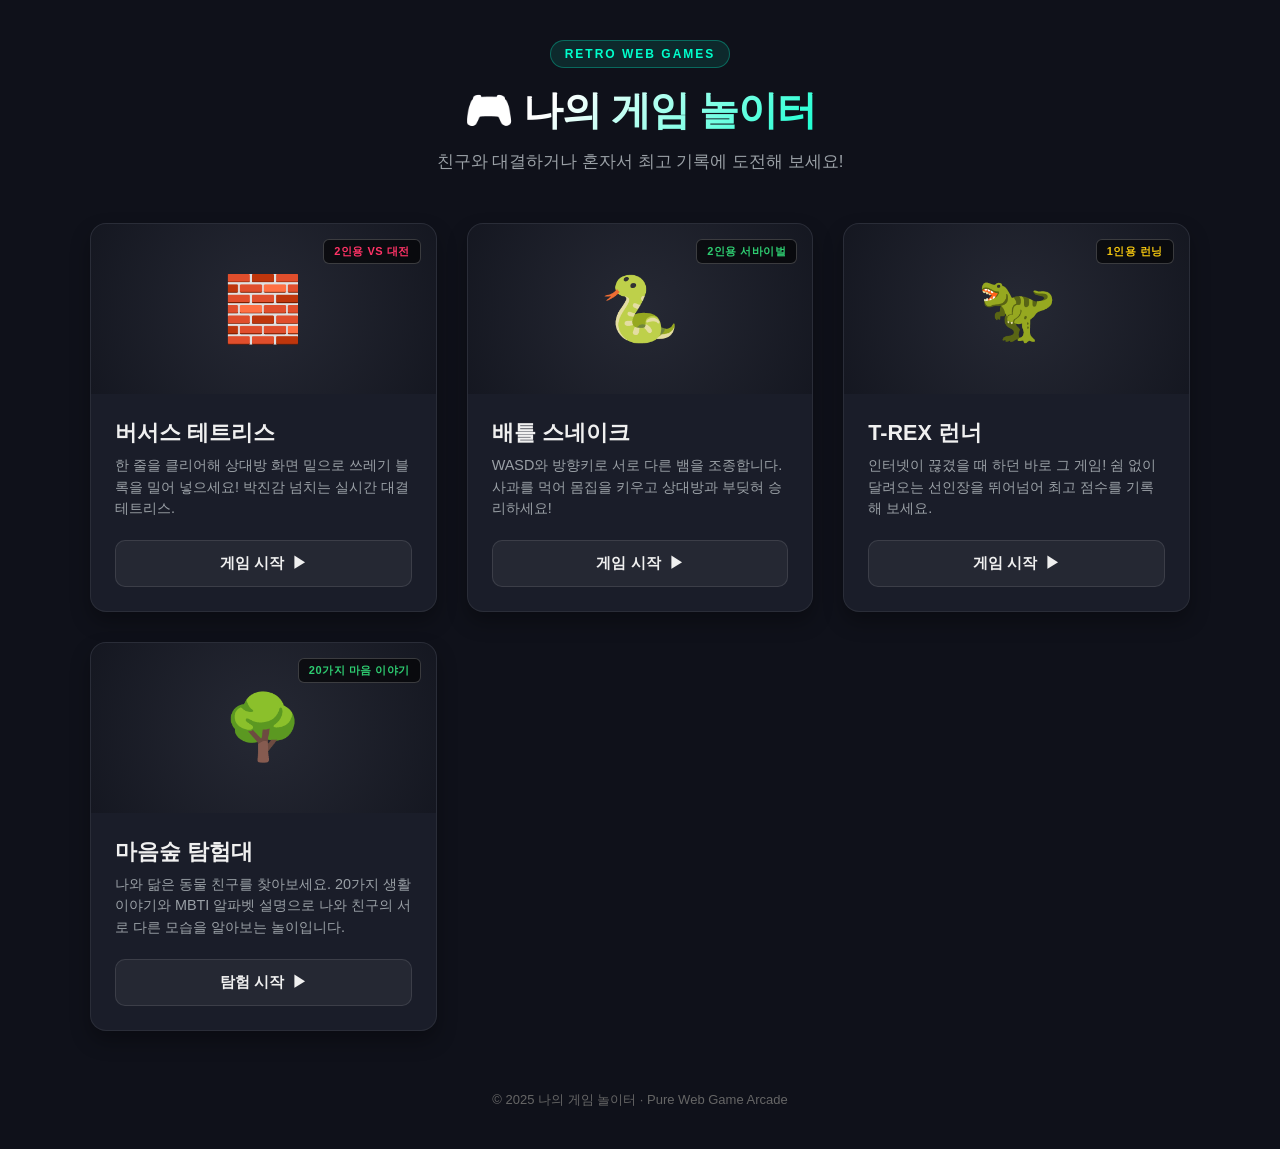
==== commit d2334cc9: "Deploy offline-ready MBTI forest activity and add homepage links" ====
--- a/index.html
+++ b/index.html
@@ -1,245 +1,260 @@
-<!DOCTYPE html>
-<html lang="ko">
-<head>
-  <meta charset="UTF-8">
-  <meta name="viewport" content="width=device-width, initial-scale=1.0">
-  <title>🎮 RETRO ARCADE - 나의 게임 놀이터</title>
-  <style>
-    :root {
-      --bg-color: #0f111a;
-      --card-bg: #1a1d29;
-      --card-hover: #232738;
-      --primary: #00ffcc;
-      --accent-red: #ff3366;
-      --accent-green: #2ecc71;
-      --accent-yellow: #f1c40f;
-      --text-main: #f0f0f0;
-      --text-sub: #9aa0a6;
-    }
-
-    * {
-      box-sizing: border-box;
-      margin: 0;
-      padding: 0;
-    }
-
-    body {
-      background-color: var(--bg-color);
-      color: var(--text-main);
-      font-family: 'Segoe UI', -apple-system, BlinkMacSystemFont, Roboto, sans-serif;
-      min-height: 100vh;
-      display: flex;
-      flex-direction: column;
-      align-items: center;
-      padding: 40px 20px;
-    }
-
-    /* 상단 헤더 영역 */
-    header {
-      text-align: center;
-      margin-bottom: 50px;
-    }
-
-    .logo-badge {
-      display: inline-block;
-      padding: 6px 14px;
-      font-size: 12px;
-      font-weight: 700;
-      letter-spacing: 2px;
-      text-transform: uppercase;
-      background: rgba(0, 255, 204, 0.1);
-      color: var(--primary);
-      border: 1px solid rgba(0, 255, 204, 0.3);
-      border-radius: 50px;
-      margin-bottom: 15px;
-    }
-
-    h1 {
-      font-size: 2.5rem;
-      font-weight: 800;
-      letter-spacing: -1px;
-      background: linear-gradient(135deg, #ffffff 30%, #00ffcc 100%);
-      -webkit-background-clip: text;
-      -webkit-text-fill-color: transparent;
-      margin-bottom: 12px;
-    }
-
-    p.subtitle {
-      font-size: 1.05rem;
-      color: var(--text-sub);
-    }
-
-    /* 게임 카드 그리드 */
-    .game-grid {
-      display: grid;
-      grid-template-columns: repeat(auto-fit, minmax(300px, 1fr));
-      gap: 30px;
-      width: 100%;
-      max-width: 1100px;
-    }
-
-    /* 개별 게임 카드 링크 */
-    .game-card {
-      background-color: var(--card-bg);
-      border-radius: 16px;
-      border: 1px solid rgba(255, 255, 255, 0.07);
-      text-decoration: none;
-      color: inherit;
-      overflow: hidden;
-      display: flex;
-      flex-direction: column;
-      position: relative;
-      transition: all 0.3s cubic-bezier(0.25, 0.8, 0.25, 1);
-      box-shadow: 0 10px 20px rgba(0, 0, 0, 0.3);
-    }
-
-    .game-card:hover {
-      transform: translateY(-8px);
-      background-color: var(--card-hover);
-      box-shadow: 0 15px 30px rgba(0, 0, 0, 0.5);
-    }
-
-    /* 카드별 강조 컬러 효과 */
-    .card-tetris:hover { border-color: var(--accent-red); box-shadow: 0 15px 30px rgba(255, 51, 102, 0.2); }
-    .card-snake:hover { border-color: var(--accent-green); box-shadow: 0 15px 30px rgba(46, 204, 113, 0.2); }
-    .card-dino:hover { border-color: var(--accent-yellow); box-shadow: 0 15px 30px rgba(241, 196, 15, 0.2); }
-
-    /* 썸네일/아이콘 배너 영역 */
-    .card-banner {
-      height: 170px;
-      display: flex;
-      align-items: center;
-      justify-content: center;
-      position: relative;
-      background: radial-gradient(circle at center, rgba(255,255,255,0.05) 0%, rgba(0,0,0,0.2) 100%);
-      font-size: 64px;
-    }
-
-    .badge-player {
-      position: absolute;
-      top: 15px;
-      right: 15px;
-      padding: 4px 10px;
-      font-size: 11px;
-      font-weight: 700;
-      border-radius: 6px;
-      letter-spacing: 0.5px;
-      background: rgba(0, 0, 0, 0.6);
-      backdrop-filter: blur(5px);
-      border: 1px solid rgba(255, 255, 255, 0.2);
-    }
-
-    /* 카드 본문 */
-    .card-body {
-      padding: 24px;
-      display: flex;
-      flex-direction: column;
-      flex-grow: 1;
-    }
-
-    .game-title {
-      font-size: 1.35rem;
-      font-weight: 700;
-      margin-bottom: 8px;
-    }
-
-    .game-desc {
-      font-size: 0.9rem;
-      line-height: 1.5;
-      color: var(--text-sub);
-      margin-bottom: 20px;
-      flex-grow: 1;
-    }
-
-    /* 플레이 버튼 UI */
-    .play-btn {
-      display: flex;
-      align-items: center;
-      justify-content: center;
-      gap: 8px;
-      width: 100%;
-      padding: 12px;
-      border-radius: 10px;
-      font-size: 0.95rem;
-      font-weight: 700;
-      background-color: rgba(255, 255, 255, 0.05);
-      border: 1px solid rgba(255, 255, 255, 0.1);
-      transition: all 0.2s ease;
-    }
-
-    .game-card:hover .play-btn {
-      background-color: #fff;
-      color: #000;
-    }
-
-    /* 푸터 */
-    footer {
-      margin-top: 60px;
-      font-size: 13px;
-      color: #666;
-    }
-  </style>
-</head>
-<body>
-
-  <header>
-    <span class="logo-badge">RETRO WEB GAMES</span>
-    <h1>🎮 나의 게임 놀이터</h1>
-    <p class="subtitle">친구와 대결하거나 혼자서 최고 기록에 도전해 보세요!</p>
-  </header>
-
-  <main class="game-grid">
-
-    <!-- 1. 테트리스 카드 -->
-    <a href="./tetris.html" class="game-card card-tetris">
+<!DOCTYPE html>
+<html lang="ko">
+<head>
+  <meta charset="UTF-8">
+  <meta name="viewport" content="width=device-width, initial-scale=1.0">
+  <title>🎮 RETRO ARCADE - 나의 게임 놀이터</title>
+  <style>
+    :root {
+      --bg-color: #0f111a;
+      --card-bg: #1a1d29;
+      --card-hover: #232738;
+      --primary: #00ffcc;
+      --accent-red: #ff3366;
+      --accent-green: #2ecc71;
+      --accent-yellow: #f1c40f;
+      --text-main: #f0f0f0;
+      --text-sub: #9aa0a6;
+    }
+
+    * {
+      box-sizing: border-box;
+      margin: 0;
+      padding: 0;
+    }
+
+    body {
+      background-color: var(--bg-color);
+      color: var(--text-main);
+      font-family: 'Segoe UI', -apple-system, BlinkMacSystemFont, Roboto, sans-serif;
+      min-height: 100vh;
+      display: flex;
+      flex-direction: column;
+      align-items: center;
+      padding: 40px 20px;
+    }
+
+    /* 상단 헤더 영역 */
+    header {
+      text-align: center;
+      margin-bottom: 50px;
+    }
+
+    .logo-badge {
+      display: inline-block;
+      padding: 6px 14px;
+      font-size: 12px;
+      font-weight: 700;
+      letter-spacing: 2px;
+      text-transform: uppercase;
+      background: rgba(0, 255, 204, 0.1);
+      color: var(--primary);
+      border: 1px solid rgba(0, 255, 204, 0.3);
+      border-radius: 50px;
+      margin-bottom: 15px;
+    }
+
+    h1 {
+      font-size: 2.5rem;
+      font-weight: 800;
+      letter-spacing: -1px;
+      background: linear-gradient(135deg, #ffffff 30%, #00ffcc 100%);
+      -webkit-background-clip: text;
+      -webkit-text-fill-color: transparent;
+      margin-bottom: 12px;
+    }
+
+    p.subtitle {
+      font-size: 1.05rem;
+      color: var(--text-sub);
+    }
+
+    /* 게임 카드 그리드 */
+    .game-grid {
+      display: grid;
+      grid-template-columns: repeat(auto-fit, minmax(300px, 1fr));
+      gap: 30px;
+      width: 100%;
+      max-width: 1100px;
+    }
+
+    /* 개별 게임 카드 링크 */
+    .game-card {
+      background-color: var(--card-bg);
+      border-radius: 16px;
+      border: 1px solid rgba(255, 255, 255, 0.07);
+      text-decoration: none;
+      color: inherit;
+      overflow: hidden;
+      display: flex;
+      flex-direction: column;
+      position: relative;
+      transition: all 0.3s cubic-bezier(0.25, 0.8, 0.25, 1);
+      box-shadow: 0 10px 20px rgba(0, 0, 0, 0.3);
+    }
+
+    .game-card:hover {
+      transform: translateY(-8px);
+      background-color: var(--card-hover);
+      box-shadow: 0 15px 30px rgba(0, 0, 0, 0.5);
+    }
+
+    /* 카드별 강조 컬러 효과 */
+    .card-tetris:hover { border-color: var(--accent-red); box-shadow: 0 15px 30px rgba(255, 51, 102, 0.2); }
+    .card-snake:hover { border-color: var(--accent-green); box-shadow: 0 15px 30px rgba(46, 204, 113, 0.2); }
+    .card-dino:hover { border-color: var(--accent-yellow); box-shadow: 0 15px 30px rgba(241, 196, 15, 0.2); }
+
+    /* 썸네일/아이콘 배너 영역 */
+    .card-banner {
+      height: 170px;
+      display: flex;
+      align-items: center;
+      justify-content: center;
+      position: relative;
+      background: radial-gradient(circle at center, rgba(255,255,255,0.05) 0%, rgba(0,0,0,0.2) 100%);
+      font-size: 64px;
+    }
+
+    .badge-player {
+      position: absolute;
+      top: 15px;
+      right: 15px;
+      padding: 4px 10px;
+      font-size: 11px;
+      font-weight: 700;
+      border-radius: 6px;
+      letter-spacing: 0.5px;
+      background: rgba(0, 0, 0, 0.6);
+      backdrop-filter: blur(5px);
+      border: 1px solid rgba(255, 255, 255, 0.2);
+    }
+
+    /* 카드 본문 */
+    .card-body {
+      padding: 24px;
+      display: flex;
+      flex-direction: column;
+      flex-grow: 1;
+    }
+
+    .game-title {
+      font-size: 1.35rem;
+      font-weight: 700;
+      margin-bottom: 8px;
+    }
+
+    .game-desc {
+      font-size: 0.9rem;
+      line-height: 1.5;
+      color: var(--text-sub);
+      margin-bottom: 20px;
+      flex-grow: 1;
+    }
+
+    /* 플레이 버튼 UI */
+    .play-btn {
+      display: flex;
+      align-items: center;
+      justify-content: center;
+      gap: 8px;
+      width: 100%;
+      padding: 12px;
+      border-radius: 10px;
+      font-size: 0.95rem;
+      font-weight: 700;
+      background-color: rgba(255, 255, 255, 0.05);
+      border: 1px solid rgba(255, 255, 255, 0.1);
+      transition: all 0.2s ease;
+    }
+
+    .game-card:hover .play-btn {
+      background-color: #fff;
+      color: #000;
+    }
+
+    /* 푸터 */
+    footer {
+      margin-top: 60px;
+      font-size: 13px;
+      color: #666;
+    }
+  </style>
+</head>
+<body>
+
+  <header>
+    <span class="logo-badge">RETRO WEB GAMES</span>
+    <h1>🎮 나의 게임 놀이터</h1>
+    <p class="subtitle">친구와 대결하거나 혼자서 최고 기록에 도전해 보세요!</p>
+  </header>
+
+  <main class="game-grid">
+
+    <!-- 1. 테트리스 카드 -->
+    <a href="./tetris.html" class="game-card card-tetris">
+      <div class="card-banner">
+        🧱
+        <span class="badge-player" style="color: #ff3366;">2인용 VS 대전</span>
+      </div>
+      <div class="card-body">
+        <h2 class="game-title">버서스 테트리스</h2>
+        <p class="game-desc">한 줄을 클리어해 상대방 화면 밑으로 쓰레기 블록을 밀어 넣으세요! 박진감 넘치는 실시간 대결 테트리스.</p>
+        <div class="play-btn">
+          <span>게임 시작</span> ▶
+        </div>
+      </div>
+    </a>
+
+    <!-- 2. 스네이크 카드 -->
+    <a href="./snake.html" class="game-card card-snake">
+      <div class="card-banner">
+        🐍
+        <span class="badge-player" style="color: #2ecc71;">2인용 서바이벌</span>
+      </div>
+      <div class="card-body">
+        <h2 class="game-title">배틀 스네이크</h2>
+        <p class="game-desc">WASD와 방향키로 서로 다른 뱀을 조종합니다. 사과를 먹어 몸집을 키우고 상대방과 부딪혀 승리하세요!</p>
+        <div class="play-btn">
+          <span>게임 시작</span> ▶
+        </div>
+      </div>
+    </a>
+
+    <!-- 3. T-REX 카드 -->
+    <a href="./t-rex.html" class="game-card card-dino">
+      <div class="card-banner">
+        🦖
+        <span class="badge-player" style="color: #f1c40f;">1인용 런닝</span>
+      </div>
+      <div class="card-body">
+        <h2 class="game-title">T-REX 런너</h2>
+        <p class="game-desc">인터넷이 끊겼을 때 하던 바로 그 게임! 쉼 없이 달려오는 선인장을 뛰어넘어 최고 점수를 기록해 보세요.</p>
+        <div class="play-btn">
+          <span>게임 시작</span> ▶
+        </div>
+      </div>
+    </a>
+
+    <!-- 마음숲 탐험대: 초등 저학년 성향 탐색 놀이 -->
+    <a href="./mbti/" class="game-card card-snake">
       <div class="card-banner">
-        🧱
-        <span class="badge-player" style="color: #ff3366;">2인용 VS 대전</span>
+        🌳
+        <span class="badge-player" style="color: #2ecc71;">20가지 마음 이야기</span>
       </div>
       <div class="card-body">
-        <h2 class="game-title">버서스 테트리스</h2>
-        <p class="game-desc">한 줄을 클리어해 상대방 화면 밑으로 쓰레기 블록을 밀어 넣으세요! 박진감 넘치는 실시간 대결 테트리스.</p>
+        <h2 class="game-title">마음숲 탐험대</h2>
+        <p class="game-desc">나와 닮은 동물 친구를 찾아보세요. 20가지 생활 이야기와 MBTI 알파벳 설명으로 나와 친구의 서로 다른 모습을 알아보는 놀이입니다.</p>
         <div class="play-btn">
-          <span>게임 시작</span> ▶
-        </div>
-      </div>
-    </a>
-
-    <!-- 2. 스네이크 카드 -->
-    <a href="./snake.html" class="game-card card-snake">
-      <div class="card-banner">
-        🐍
-        <span class="badge-player" style="color: #2ecc71;">2인용 서바이벌</span>
-      </div>
-      <div class="card-body">
-        <h2 class="game-title">배틀 스네이크</h2>
-        <p class="game-desc">WASD와 방향키로 서로 다른 뱀을 조종합니다. 사과를 먹어 몸집을 키우고 상대방과 부딪혀 승리하세요!</p>
-        <div class="play-btn">
-          <span>게임 시작</span> ▶
-        </div>
-      </div>
-    </a>
-
-    <!-- 3. T-REX 카드 -->
-    <a href="./t-rex.html" class="game-card card-dino">
-      <div class="card-banner">
-        🦖
-        <span class="badge-player" style="color: #f1c40f;">1인용 런닝</span>
-      </div>
-      <div class="card-body">
-        <h2 class="game-title">T-REX 런너</h2>
-        <p class="game-desc">인터넷이 끊겼을 때 하던 바로 그 게임! 쉼 없이 달려오는 선인장을 뛰어넘어 최고 점수를 기록해 보세요.</p>
-        <div class="play-btn">
-          <span>게임 시작</span> ▶
+          <span>탐험 시작</span> ▶
         </div>
       </div>
     </a>
 
   </main>
-
-  <footer>
-    © 2025 나의 게임 놀이터 · Pure Web Game Arcade
-  </footer>
-
-</body>
-</html>+
+  <footer>
+    © 2025 나의 게임 놀이터 · Pure Web Game Arcade
+  </footer>
+
+</body>
+</html>
